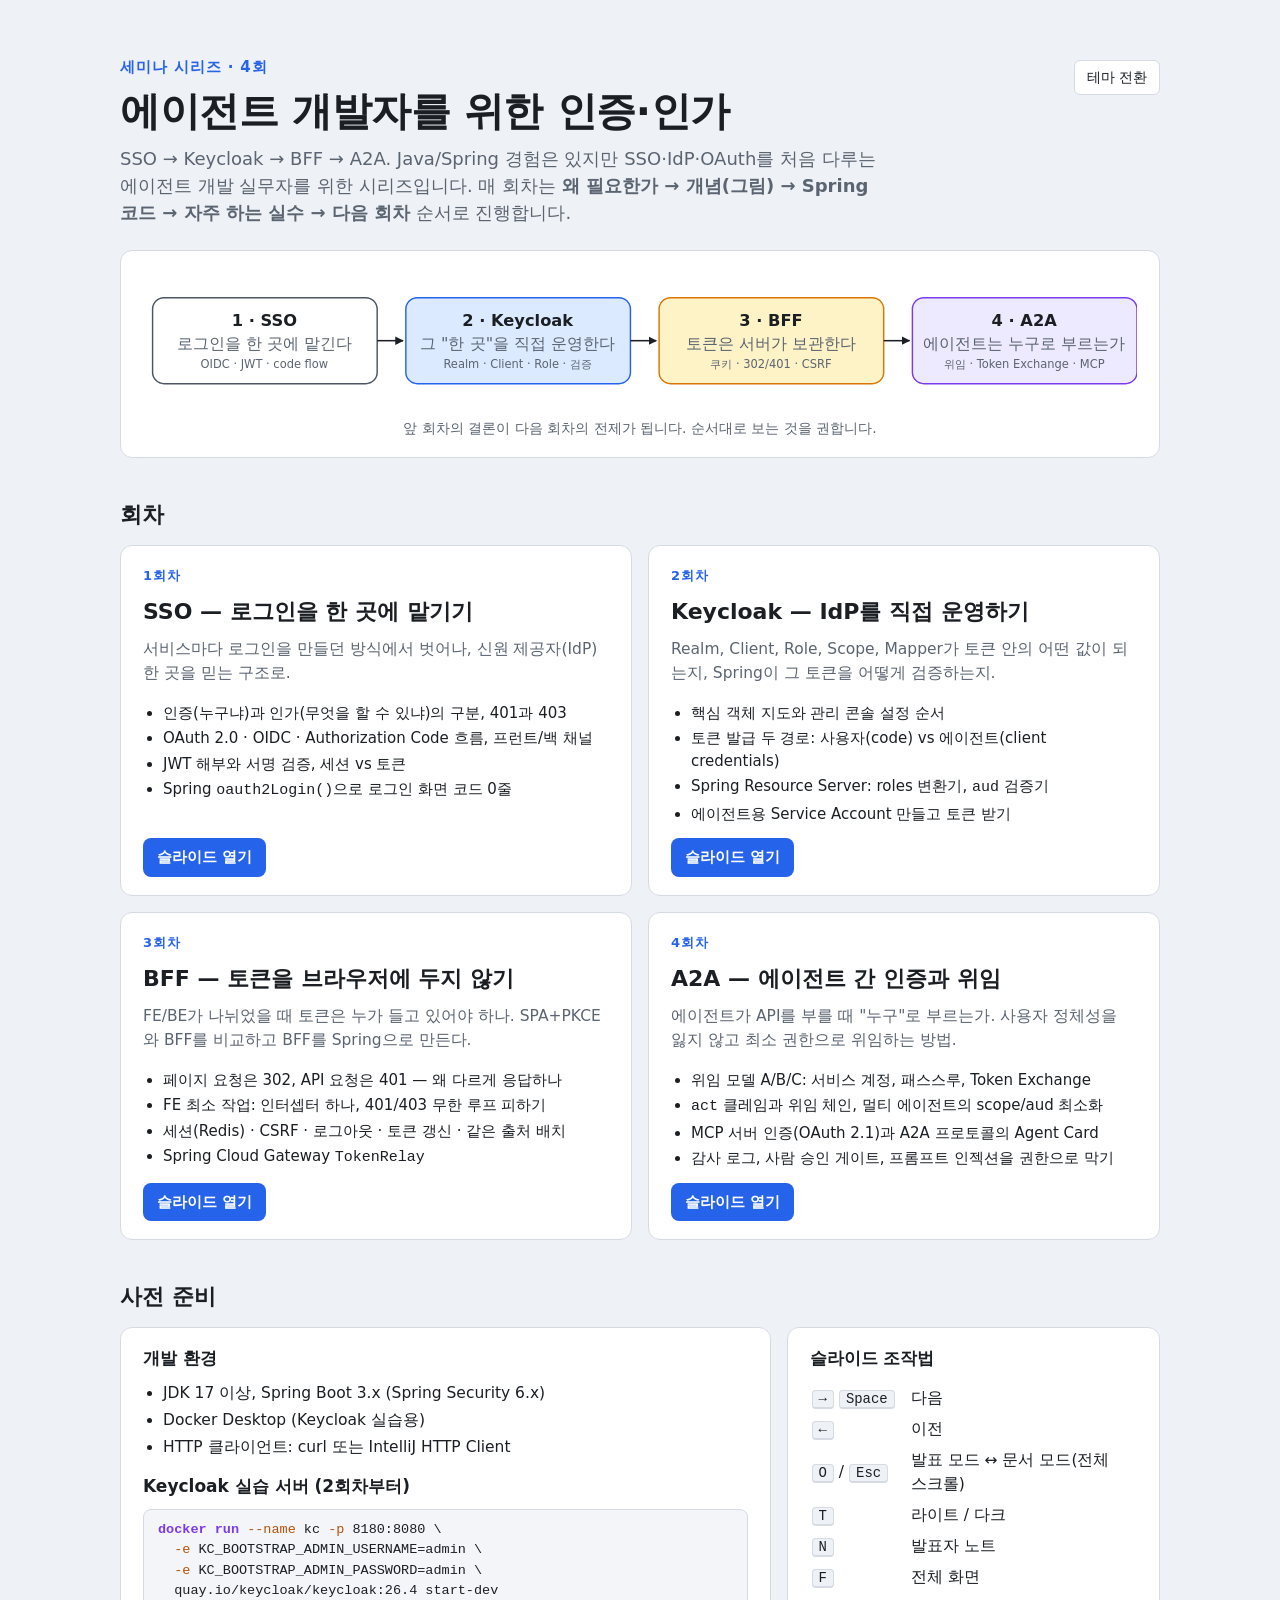
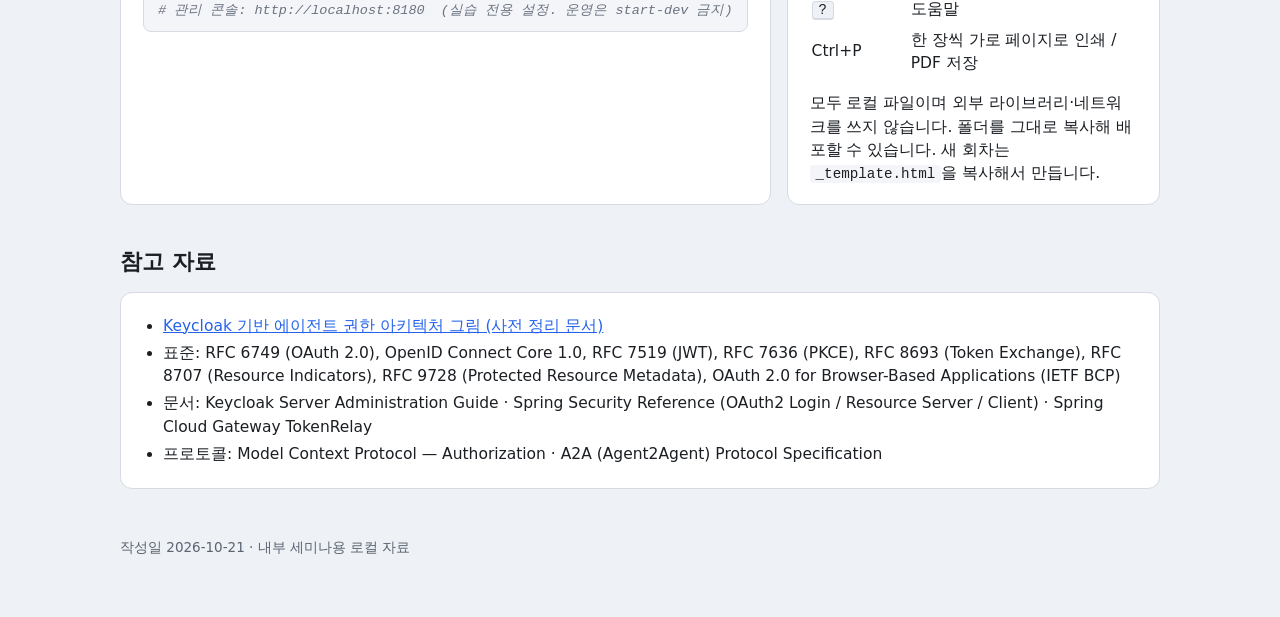
==== seminar/index.html @ ad1d8f22 "세미나 시리즈 추가: 에이전트 개발자를 위한 인증·인가 (SSO · Keycloak · BFF · A2A) - 4회차 HTML 슬라이드(발표/문서 모드, 라이트/다크, 인쇄, 발표" ====
<!doctype html>
<html lang="ko">
<head>
<meta charset="utf-8">
<meta name="viewport" content="width=device-width, initial-scale=1">
<title>인증·인가 세미나 시리즈</title>
<link rel="stylesheet" href="assets/slides.css">
<style>
  body { padding: 0 16px 64px; }
  .wrap { max-width: 1040px; margin: 0 auto; }
  header.hero { padding: 56px 0 24px; }
  header.hero .kicker { color: var(--accent); font-weight: 700; letter-spacing: .06em; font-size: 15px; }
  header.hero h1 { font-size: 40px; margin: 8px 0 10px; line-height: 1.2; letter-spacing: -.01em; }
  header.hero p { font-size: 18px; color: var(--muted); margin: 0; max-width: 760px; }
  .top { display: flex; justify-content: space-between; align-items: flex-start; gap: 16px; }
  .top button { background: var(--surface); color: var(--fg); border: 1px solid var(--line); border-radius: 6px; padding: 6px 12px; font: inherit; font-size: 14px; cursor: pointer; margin-top: 60px; white-space: nowrap; }
  h2 { font-size: 22px; margin: 40px 0 14px; }
  .grid { display: grid; grid-template-columns: repeat(2, 1fr); gap: 16px; }
  @media (max-width: 760px) { .grid { grid-template-columns: 1fr; } }
  .deckcard { background: var(--surface); border: 1px solid var(--line); border-radius: 12px; padding: 20px 22px 18px; display: flex; flex-direction: column; gap: 10px; }
  .deckcard .n { font-size: 13px; font-weight: 700; color: var(--accent); letter-spacing: .06em; }
  .deckcard h3 { margin: 0; font-size: 22px; }
  .deckcard .one { color: var(--muted); font-size: 15.5px; margin: 0; }
  .deckcard ul { margin: 4px 0 0; padding-left: 20px; font-size: 15px; }
  .deckcard li { margin: 3px 0; }
  .deckcard .open { margin-top: auto; align-self: flex-start; background: var(--accent); color: #fff; border-radius: 8px; padding: 8px 14px; text-decoration: none; font-weight: 600; font-size: 15px; }
  .flow { background: var(--surface); border: 1px solid var(--line); border-radius: 12px; padding: 18px 22px; margin: 0; }
  .flow svg { width: 100%; height: auto; display: block; color: var(--fg); }
  .flow figcaption { font-size: 14px; color: var(--muted); margin-top: 6px; text-align: center; }
  .two { display: grid; grid-template-columns: 1fr 1fr; gap: 16px; }
  @media (max-width: 760px) { .two { grid-template-columns: 1fr; } }
  .box { background: var(--surface); border: 1px solid var(--line); border-radius: 12px; padding: 18px 22px; font-size: 15.5px; }
  .box h3 { margin: 0 0 10px; font-size: 17px; }
  .box ul, .box ol { margin: 0; padding-left: 20px; }
  .box li { margin: 4px 0; }
  .box pre { background: var(--code-bg); border: 1px solid var(--line); border-radius: 8px; padding: 10px 14px; font-size: 13.5px; overflow-x: auto; margin: 10px 0 0; }
  .box code { font-family: var(--mono); }
  .box p code, .box li code { background: var(--code-bg); padding: 1px 6px; border-radius: 4px; font-size: .92em; }
  .keys td { padding: 3px 14px 3px 0; }
  .keys td:first-child { white-space: nowrap; }
  footer { margin-top: 48px; font-size: 13.5px; color: var(--muted); }
</style>
</head>
<body>
<div class="wrap">
  <div class="top">
    <header class="hero">
      <div class="kicker">세미나 시리즈 · 4회</div>
      <h1>에이전트 개발자를 위한 인증·인가</h1>
      <p>SSO → Keycloak → BFF → A2A. Java/Spring 경험은 있지만 SSO·IdP·OAuth를 처음 다루는 에이전트 개발 실무자를 위한 시리즈입니다. 매 회차는 <strong>왜 필요한가 → 개념(그림) → Spring 코드 → 자주 하는 실수 → 다음 회차</strong> 순서로 진행합니다.</p>
    </header>
    <button type="button" onclick="SeminarSlides.toggleTheme()">테마 전환</button>
  </div>

  <figure class="flow">
    <svg viewBox="0 0 1040 150" role="img" aria-label="네 회차의 흐름: SSO에서 로그인을 한 곳에 모으고, Keycloak으로 그 한 곳을 운영하고, BFF로 토큰을 서버에 두고, A2A로 에이전트 간 위임을 다룬다">
      <rect x="10" y="30" width="235" height="90" rx="12" class="svg-app"/>
      <text x="127" y="60" text-anchor="middle" class="svg-text b lg">1 · SSO</text>
      <text x="127" y="84" text-anchor="middle" class="svg-text small muted">로그인을 한 곳에 맡긴다</text>
      <text x="127" y="104" text-anchor="middle" class="svg-text xs muted">OIDC · JWT · code flow</text>

      <rect x="275" y="30" width="235" height="90" rx="12" class="svg-idp"/>
      <text x="392" y="60" text-anchor="middle" class="svg-text b lg">2 · Keycloak</text>
      <text x="392" y="84" text-anchor="middle" class="svg-text small muted">그 "한 곳"을 직접 운영한다</text>
      <text x="392" y="104" text-anchor="middle" class="svg-text xs muted">Realm · Client · Role · 검증</text>

      <rect x="540" y="30" width="235" height="90" rx="12" class="svg-token"/>
      <text x="657" y="60" text-anchor="middle" class="svg-text b lg">3 · BFF</text>
      <text x="657" y="84" text-anchor="middle" class="svg-text small muted">토큰은 서버가 보관한다</text>
      <text x="657" y="104" text-anchor="middle" class="svg-text xs muted">쿠키 · 302/401 · CSRF</text>

      <rect x="805" y="30" width="235" height="90" rx="12" class="svg-agent"/>
      <text x="922" y="60" text-anchor="middle" class="svg-text b lg">4 · A2A</text>
      <text x="922" y="84" text-anchor="middle" class="svg-text small muted">에이전트는 누구로 부르는가</text>
      <text x="922" y="104" text-anchor="middle" class="svg-text xs muted">위임 · Token Exchange · MCP</text>

      <path d="M245,75 L272,75" class="svg-line" marker-end="url(#arrow)"/>
      <path d="M510,75 L537,75" class="svg-line" marker-end="url(#arrow)"/>
      <path d="M775,75 L802,75" class="svg-line" marker-end="url(#arrow)"/>
    </svg>
    <figcaption>앞 회차의 결론이 다음 회차의 전제가 됩니다. 순서대로 보는 것을 권합니다.</figcaption>
  </figure>

  <h2>회차</h2>
  <div class="grid">
    <article class="deckcard">
      <div class="n">1회차</div>
      <h3>SSO — 로그인을 한 곳에 맡기기</h3>
      <p class="one">서비스마다 로그인을 만들던 방식에서 벗어나, 신원 제공자(IdP) 한 곳을 믿는 구조로.</p>
      <ul>
        <li>인증(누구냐)과 인가(무엇을 할 수 있냐)의 구분, 401과 403</li>
        <li>OAuth 2.0 · OIDC · Authorization Code 흐름, 프런트/백 채널</li>
        <li>JWT 해부와 서명 검증, 세션 vs 토큰</li>
        <li>Spring <code>oauth2Login()</code>으로 로그인 화면 코드 0줄</li>
      </ul>
      <a class="open" href="01_sso.html">슬라이드 열기</a>
    </article>

    <article class="deckcard">
      <div class="n">2회차</div>
      <h3>Keycloak — IdP를 직접 운영하기</h3>
      <p class="one">Realm, Client, Role, Scope, Mapper가 토큰 안의 어떤 값이 되는지, Spring이 그 토큰을 어떻게 검증하는지.</p>
      <ul>
        <li>핵심 객체 지도와 관리 콘솔 설정 순서</li>
        <li>토큰 발급 두 경로: 사용자(code) vs 에이전트(client credentials)</li>
        <li>Spring Resource Server: roles 변환기, <code>aud</code> 검증기</li>
        <li>에이전트용 Service Account 만들고 토큰 받기</li>
      </ul>
      <a class="open" href="02_keycloak.html">슬라이드 열기</a>
    </article>

    <article class="deckcard">
      <div class="n">3회차</div>
      <h3>BFF — 토큰을 브라우저에 두지 않기</h3>
      <p class="one">FE/BE가 나뉘었을 때 토큰은 누가 들고 있어야 하나. SPA+PKCE와 BFF를 비교하고 BFF를 Spring으로 만든다.</p>
      <ul>
        <li>페이지 요청은 302, API 요청은 401 — 왜 다르게 응답하나</li>
        <li>FE 최소 작업: 인터셉터 하나, 401/403 무한 루프 피하기</li>
        <li>세션(Redis) · CSRF · 로그아웃 · 토큰 갱신 · 같은 출처 배치</li>
        <li>Spring Cloud Gateway <code>TokenRelay</code></li>
      </ul>
      <a class="open" href="03_bff.html">슬라이드 열기</a>
    </article>

    <article class="deckcard">
      <div class="n">4회차</div>
      <h3>A2A — 에이전트 간 인증과 위임</h3>
      <p class="one">에이전트가 API를 부를 때 "누구"로 부르는가. 사용자 정체성을 잃지 않고 최소 권한으로 위임하는 방법.</p>
      <ul>
        <li>위임 모델 A/B/C: 서비스 계정, 패스스루, Token Exchange</li>
        <li><code>act</code> 클레임과 위임 체인, 멀티 에이전트의 scope/aud 최소화</li>
        <li>MCP 서버 인증(OAuth 2.1)과 A2A 프로토콜의 Agent Card</li>
        <li>감사 로그, 사람 승인 게이트, 프롬프트 인젝션을 권한으로 막기</li>
      </ul>
      <a class="open" href="04_a2a.html">슬라이드 열기</a>
    </article>
  </div>

  <h2>사전 준비</h2>
  <div class="two">
    <div class="box">
      <h3>개발 환경</h3>
      <ul>
        <li>JDK 17 이상, Spring Boot 3.x (Spring Security 6.x)</li>
        <li>Docker Desktop (Keycloak 실습용)</li>
        <li>HTTP 클라이언트: curl 또는 IntelliJ HTTP Client</li>
      </ul>
      <h3 style="margin-top:14px">Keycloak 실습 서버 (2회차부터)</h3>
<pre><code class="lang-bash">docker run --name kc -p 8180:8080 \
  -e KC_BOOTSTRAP_ADMIN_USERNAME=admin \
  -e KC_BOOTSTRAP_ADMIN_PASSWORD=admin \
  quay.io/keycloak/keycloak:26.4 start-dev
# 관리 콘솔: http://localhost:8180  (실습 전용 설정. 운영은 start-dev 금지)</code></pre>
    </div>
    <div class="box">
      <h3>슬라이드 조작법</h3>
      <table class="keys">
        <tr><td><kbd>→</kbd> <kbd>Space</kbd></td><td>다음</td></tr>
        <tr><td><kbd>←</kbd></td><td>이전</td></tr>
        <tr><td><kbd>O</kbd> / <kbd>Esc</kbd></td><td>발표 모드 ↔ 문서 모드(전체 스크롤)</td></tr>
        <tr><td><kbd>T</kbd></td><td>라이트 / 다크</td></tr>
        <tr><td><kbd>N</kbd></td><td>발표자 노트</td></tr>
        <tr><td><kbd>F</kbd></td><td>전체 화면</td></tr>
        <tr><td><kbd>?</kbd></td><td>도움말</td></tr>
        <tr><td>Ctrl+P</td><td>한 장씩 가로 페이지로 인쇄 / PDF 저장</td></tr>
      </table>
      <p style="margin:12px 0 0">모두 로컬 파일이며 외부 라이브러리·네트워크를 쓰지 않습니다. 폴더를 그대로 복사해 배포할 수 있습니다. 새 회차는 <code>_template.html</code>을 복사해서 만듭니다.</p>
    </div>
  </div>

  <h2>참고 자료</h2>
  <div class="box">
    <ul>
      <li><a href="reference/keycloak_agent_auth.html">Keycloak 기반 에이전트 권한 아키텍처 그림 (사전 정리 문서)</a></li>
      <li>표준: RFC 6749 (OAuth 2.0), OpenID Connect Core 1.0, RFC 7519 (JWT), RFC 7636 (PKCE), RFC 8693 (Token Exchange), RFC 8707 (Resource Indicators), RFC 9728 (Protected Resource Metadata), OAuth 2.0 for Browser-Based Applications (IETF BCP)</li>
      <li>문서: Keycloak Server Administration Guide · Spring Security Reference (OAuth2 Login / Resource Server / Client) · Spring Cloud Gateway TokenRelay</li>
      <li>프로토콜: Model Context Protocol — Authorization · A2A (Agent2Agent) Protocol Specification</li>
    </ul>
  </div>

  <footer>작성일 2026-10-21 · 내부 세미나용 로컬 자료</footer>
</div>
<script src="assets/slides.js"></script>
</body>
</html>
---- seminar/assets/slides.css ----
/* =====================================================================
   에이전트 개발자를 위한 인증·인가 세미나 — 공통 슬라이드 스타일
   슬라이드 설계 크기: 1280 × 720 (JS가 --scale 로 화면에 맞춤)
   ===================================================================== */

:root {
  --bg: #eef1f5;
  --surface: #ffffff;
  --fg: #1b1f24;
  --muted: #5b6471;
  --line: #d6dbe3;
  --accent: #2563eb;
  --accent-soft: #dbeafe;

  /* 다이어그램 의미 색 (전 회차 공통) */
  --idp-fill: #dbeafe;   --idp-stroke: #2563eb;   /* Keycloak / IdP */
  --token-fill: #fef3c7; --token-stroke: #d97706; /* 토큰(JWT), 토큰 내용 */
  --app-fill: #ffffff;   --app-stroke: #4b5563;   /* 앱, API, 서버 */
  --agent-fill: #ede9fe; --agent-stroke: #7c3aed; /* 에이전트 */
  --ok: #16a34a; --bad: #dc2626; --warn: #d97706;
  --ok-soft: #dcfce7; --bad-soft: #fee2e2; --warn-soft: #fef3c7;

  --code-bg: #f3f5f8; --code-fg: #1b1f24;
  --code-kw: #7c3aed; --code-str: #15803d; --code-cm: #6b7280;
  --code-ann: #b45309; --code-num: #0e7490; --code-key: #1d4ed8;

  --sans: "Pretendard", "Pretendard Variable", "Malgun Gothic", "맑은 고딕",
          "Apple SD Gothic Neo", "Segoe UI", system-ui, sans-serif;
  --mono: "Cascadia Code", "D2Coding", "JetBrains Mono", Consolas, "Courier New", monospace;
  --scale: 1;
  color-scheme: light;
}

@media (prefers-color-scheme: dark) {
  :root:not([data-theme="light"]) {
    --bg: #0d1117; --surface: #161b22; --fg: #e6edf3; --muted: #9aa4b2; --line: #30363d;
    --accent: #60a5fa; --accent-soft: #1e3a5f;
    --idp-fill: #1e3a5f; --idp-stroke: #60a5fa;
    --token-fill: #4a3608; --token-stroke: #fbbf24;
    --app-fill: #1f2937; --app-stroke: #9ca3af;
    --agent-fill: #3b2a63; --agent-stroke: #a78bfa;
    --ok: #4ade80; --bad: #f87171; --warn: #fbbf24;
    --ok-soft: #14321f; --bad-soft: #3b1414; --warn-soft: #3b2a08;
    --code-bg: #0b1220; --code-fg: #e2e8f0;
    --code-kw: #c4b5fd; --code-str: #86efac; --code-cm: #8b949e;
    --code-ann: #fcd34d; --code-num: #67e8f9; --code-key: #93c5fd;
    color-scheme: dark;
  }
}
:root[data-theme="dark"] {
  --bg: #0d1117; --surface: #161b22; --fg: #e6edf3; --muted: #9aa4b2; --line: #30363d;
  --accent: #60a5fa; --accent-soft: #1e3a5f;
  --idp-fill: #1e3a5f; --idp-stroke: #60a5fa;
  --token-fill: #4a3608; --token-stroke: #fbbf24;
  --app-fill: #1f2937; --app-stroke: #9ca3af;
  --agent-fill: #3b2a63; --agent-stroke: #a78bfa;
  --ok: #4ade80; --bad: #f87171; --warn: #fbbf24;
  --ok-soft: #14321f; --bad-soft: #3b1414; --warn-soft: #3b2a08;
  --code-bg: #0b1220; --code-fg: #e2e8f0;
  --code-kw: #c4b5fd; --code-str: #86efac; --code-cm: #8b949e;
  --code-ann: #fcd34d; --code-num: #67e8f9; --code-key: #93c5fd;
  color-scheme: dark;
}

/* ---------- 기본 ---------- */
* { box-sizing: border-box; }
html, body { margin: 0; min-height: 100%; }
body {
  background: var(--bg);
  color: var(--fg);
  font-family: var(--sans);
  line-height: 1.5;
  -webkit-font-smoothing: antialiased;
}
a { color: var(--accent); }
kbd {
  font-family: var(--mono);
  background: var(--bg);
  border: 1px solid var(--line);
  border-bottom-width: 2px;
  border-radius: 4px;
  padding: 0 6px;
  font-size: .9em;
}

/* ---------- 덱 / 모드 ---------- */
.deck { position: relative; }
.slide-wrap {
  width: calc(1280px * var(--scale));
  height: calc(720px * var(--scale));
  position: relative;
  flex: none;
}
.slide {
  width: 1280px;
  height: 720px;
  transform: scale(var(--scale));
  transform-origin: top left;
  background: var(--surface);
  position: relative;
  overflow: hidden;
  padding: 48px 72px 64px;
  border: 1px solid var(--line);
  border-radius: 8px;
  box-shadow: 0 2px 12px rgba(0, 0, 0, .06);
}

/* 발표 모드: 한 장씩, 화면 중앙 */
body.mode-present { overflow: hidden; height: 100vh; }
body.mode-present .deck { height: 100vh; }
body.mode-present .slide-wrap {
  display: none;
  position: absolute;
  left: 50%; top: 50%;
  transform: translate(-50%, -50%);
}
body.mode-present .slide-wrap.active { display: block; }

/* 문서 모드: 전체를 세로로 */
body.mode-doc .deck {
  padding: 64px 16px 48px;
  display: flex;
  flex-direction: column;
  align-items: center;
  gap: 24px;
}
body.mode-doc .hud .present-only { display: none; }

/* ---------- 슬라이드 타이포 ---------- */
.slide h1 { font-size: 44px; line-height: 1.2; margin: 0 0 16px; font-weight: 800; letter-spacing: -.01em; }
.slide h2 {
  font-size: 32px; line-height: 1.25; margin: 0 0 22px; font-weight: 700;
  padding-left: 18px; border-left: 6px solid var(--accent);
}
.slide h3 { font-size: 22px; margin: 0 0 10px; font-weight: 700; }
.slide p, .slide li { font-size: 21px; }
.slide p { margin: 0 0 12px; }
.slide ul, .slide ol { margin: 0 0 12px; padding-left: 28px; }
.slide li { margin: 6px 0; }
.slide li::marker { color: var(--accent); }
.slide li > ul { margin-top: 2px; }
.slide li > ul > li { font-size: 18px; margin: 2px 0; color: var(--muted); }
.lead { font-size: 24px; color: var(--muted); }
.muted { color: var(--muted); }
.small { font-size: 17px !important; }
.center { text-align: center; }
.mt { margin-top: 20px; }
.hl { color: var(--accent); font-weight: 700; }
.slide strong { font-weight: 700; }

/* ---------- 레이아웃 도우미 ---------- */
.cols { display: grid; grid-template-columns: 1fr 1fr; gap: 32px; align-items: start; }
.cols > * { min-width: 0; } /* 긴 코드 줄이 열을 밀어 슬라이드 밖으로 나가지 않게 */
.cols.c-3 { grid-template-columns: repeat(3, 1fr); }
.cols.w-2-1 { grid-template-columns: 2fr 1fr; }
.cols.w-1-2 { grid-template-columns: 1fr 2fr; }
.cols.w-3-2 { grid-template-columns: 3fr 2fr; }
.cols.w-2-3 { grid-template-columns: 2fr 3fr; }
.cols.middle { align-items: center; }
.stack { display: flex; flex-direction: column; gap: 14px; }
.row { display: flex; gap: 16px; align-items: stretch; }
.row > * { flex: 1; }

.card {
  background: var(--bg);
  border: 1px solid var(--line);
  border-radius: 10px;
  padding: 14px 20px;
}
.card h3 { font-size: 20px; margin-bottom: 6px; }
.card p, .card li { font-size: 18px; }
.card p:last-child, .card ul:last-child { margin-bottom: 0; }
.card.note { border-left: 5px solid var(--accent); }
.card.warn { border-left: 5px solid var(--warn); background: var(--warn-soft); }
.card.bad  { border-left: 5px solid var(--bad);  background: var(--bad-soft); }
.card.ok   { border-left: 5px solid var(--ok);   background: var(--ok-soft); }
.card.flat { background: var(--surface); }
.card.big p { font-size: 22px; }

.tag {
  display: inline-block; font-size: 14px; line-height: 1.4;
  padding: 2px 10px; border-radius: 999px;
  background: var(--accent-soft); color: var(--accent); font-weight: 600; vertical-align: middle;
}
.tag.token { background: var(--token-fill); color: var(--token-stroke); }
.tag.agent { background: var(--agent-fill); color: var(--agent-stroke); }
.tag.ok    { background: var(--ok-soft); color: var(--ok); }
.tag.bad   { background: var(--bad-soft); color: var(--bad); }
.tag.neutral { background: var(--bg); color: var(--muted); border: 1px solid var(--line); }

.steps { list-style: none; padding: 0; margin: 0; counter-reset: s; }
.steps li { counter-increment: s; position: relative; padding-left: 48px; margin: 10px 0; font-size: 20px; }
.steps li::before {
  content: counter(s);
  position: absolute; left: 0; top: 1px;
  width: 32px; height: 32px; border-radius: 50%;
  background: var(--accent); color: #fff; font-weight: 700; font-size: 17px;
  display: grid; place-items: center;
}
.steps.compact li { font-size: 18px; margin: 6px 0; padding-left: 42px; }
.steps.compact li::before { width: 28px; height: 28px; font-size: 15px; }

.checklist { list-style: none; padding: 0; }
.checklist li { padding-left: 34px; position: relative; }
.checklist li::before { content: "✓"; position: absolute; left: 0; color: var(--ok); font-weight: 800; }
.xlist { list-style: none; padding: 0; }
.xlist li { padding-left: 34px; position: relative; }
.xlist li::before { content: "✕"; position: absolute; left: 0; color: var(--bad); font-weight: 800; }

/* ---------- 표 ---------- */
.slide table { border-collapse: collapse; width: 100%; font-size: 19px; }
.slide th, .slide td { border: 1px solid var(--line); padding: 8px 14px; text-align: left; vertical-align: top; }
.slide th { background: var(--bg); font-weight: 700; }
.slide table.compact { font-size: 17px; }
.slide table.compact th, .slide table.compact td { padding: 6px 10px; }
.slide td.ok { color: var(--ok); font-weight: 700; }
.slide td.bad { color: var(--bad); font-weight: 700; }

/* ---------- 코드 ---------- */
.slide pre {
  margin: 0;
  background: var(--code-bg); color: var(--code-fg);
  border: 1px solid var(--line); border-radius: 8px;
  padding: 14px 18px;
  font-size: 16.5px; line-height: 1.45;
  overflow: hidden;
  tab-size: 4;
}
.slide pre.small { font-size: 14.5px !important; line-height: 1.4; padding: 10px 14px; }
.slide code { font-family: var(--mono); }
.slide p code, .slide li code, .slide td code, .slide th code, .slide figcaption code {
  background: var(--code-bg); padding: 1px 6px; border-radius: 4px; font-size: .9em;
}
.code-title { font-size: 14px; color: var(--muted); margin: 0 0 4px; font-family: var(--mono); }
.tok-kw  { color: var(--code-kw); font-weight: 600; }
.tok-str { color: var(--code-str); }
.tok-cm  { color: var(--code-cm); font-style: italic; }
.tok-ann { color: var(--code-ann); }
.tok-num { color: var(--code-num); }
.tok-key { color: var(--code-key); }

/* ---------- 그림 ---------- */
figure.diagram { margin: 0; text-align: center; }
figure.diagram svg {
  width: 100%; height: auto; max-height: 500px;
  display: block; margin: 0 auto; color: var(--fg);
  font-family: var(--sans);
}
figure.diagram.tall svg { max-height: 560px; }
figure.diagram figcaption { font-size: 16px; color: var(--muted); margin-top: 8px; }

.legend { display: flex; flex-wrap: wrap; gap: 6px 18px; font-size: 15px; color: var(--muted); margin: 0 0 8px; }
.legend i { display: inline-block; width: 18px; height: 13px; border: 1.5px solid; border-radius: 3px; margin-right: 6px; vertical-align: -2px; }
.legend .idp   i { background: var(--idp-fill);   border-color: var(--idp-stroke); }
.legend .token i { background: var(--token-fill); border-color: var(--token-stroke); }
.legend .app   i { background: var(--app-fill);   border-color: var(--app-stroke); }
.legend .agent i { background: var(--agent-fill); border-color: var(--agent-stroke); }
.legend .bad   i { background: transparent; border-color: var(--bad); border-style: dashed; }

/* SVG 공통 클래스: 모든 회차가 같은 색 체계를 쓴다 */
.svg-idp   { fill: var(--idp-fill);   stroke: var(--idp-stroke);   stroke-width: 1.5; }
.svg-token { fill: var(--token-fill); stroke: var(--token-stroke); stroke-width: 1.5; }
.svg-app   { fill: var(--app-fill);   stroke: var(--app-stroke);   stroke-width: 1.5; }
.svg-agent { fill: var(--agent-fill); stroke: var(--agent-stroke); stroke-width: 1.5; }
.svg-user  { fill: var(--surface);    stroke: currentColor;        stroke-width: 1.5; }
.svg-ghost { fill: none; stroke: var(--line); stroke-width: 1.5; stroke-dasharray: 6 5; }
.svg-bad-box { fill: var(--bad-soft); stroke: var(--bad); stroke-width: 1.5; }
.svg-ok-box  { fill: var(--ok-soft);  stroke: var(--ok);  stroke-width: 1.5; }
.svg-group { fill: var(--bg); stroke: var(--line); stroke-width: 1.5; }

.svg-line { stroke: currentColor; stroke-width: 1.6; fill: none; }
.svg-line.dashed { stroke-dasharray: 6 5; }
.svg-line.thick { stroke-width: 2.4; }
.svg-line.bad { stroke: var(--bad); }
.svg-line.ok { stroke: var(--ok); }
.svg-line.muted { stroke: var(--muted); }
.svg-line.idp { stroke: var(--idp-stroke); }
.svg-line.token { stroke: var(--token-stroke); }
.svg-line.agent { stroke: var(--agent-stroke); }
.svg-lifeline { stroke: var(--line); stroke-width: 1.5; stroke-dasharray: 4 4; fill: none; }

.svg-text { fill: currentColor; font-size: 15px; font-family: var(--sans); }
.svg-text.b { font-weight: 700; }
.svg-text.small { font-size: 13px; }
.svg-text.xs { font-size: 12px; }
.svg-text.lg { font-size: 17px; }
.svg-text.muted { fill: var(--muted); }
.svg-text.bad { fill: var(--bad); }
.svg-text.ok { fill: var(--ok); }
.svg-text.idp { fill: var(--idp-stroke); }
.svg-text.token { fill: var(--token-stroke); }
.svg-text.agent { fill: var(--agent-stroke); }
.svg-text.mono { font-family: var(--mono); font-size: 13px; }
.svg-text.mono.xs { font-size: 11.5px; }
.svg-num {
  fill: var(--accent); font-size: 16px; font-weight: 800; font-family: var(--sans);
}
.svg-num-bg { fill: var(--surface); stroke: var(--accent); stroke-width: 1.5; }

/* 공유 화살촉 (slides.js 가 body 앞에 <svg class="svg-defs"> 로 삽입) */
.svg-defs { position: absolute; width: 0; height: 0; overflow: hidden; }
#arrow path       { fill: currentColor; }
#arrow-bad path   { fill: var(--bad); }
#arrow-ok path    { fill: var(--ok); }
#arrow-muted path { fill: var(--muted); }
#arrow-idp path   { fill: var(--idp-stroke); }
#arrow-token path { fill: var(--token-stroke); }
#arrow-agent path { fill: var(--agent-stroke); }

/* ---------- 특수 슬라이드 ---------- */
.slide.title {
  display: flex; flex-direction: column; justify-content: center;
  background: linear-gradient(135deg, var(--surface) 40%, var(--accent-soft));
}
.slide.title .kicker { font-size: 19px; color: var(--accent); font-weight: 700; letter-spacing: .06em; margin-bottom: 14px; }
.slide.title h1 { font-size: 58px; margin-bottom: 18px; }
.slide.title .sub { font-size: 27px; color: var(--muted); margin-bottom: 36px; }
.slide.title .meta { font-size: 17px; color: var(--muted); }

.slide.section { display: flex; flex-direction: column; justify-content: center; }
.slide.section .num { font-size: 110px; font-weight: 800; color: var(--accent-soft); line-height: 1; margin-bottom: -10px; }
.slide.section h2 { border: none; padding: 0; font-size: 50px; margin-bottom: 10px; }
.slide.section p { font-size: 24px; color: var(--muted); }

.slide .foot {
  position: absolute; left: 72px; right: 72px; bottom: 20px;
  display: flex; justify-content: space-between;
  font-size: 14px; color: var(--muted);
}

/* ---------- HUD / 내비게이션 ---------- */
.hud {
  position: fixed; top: 12px; right: 12px; z-index: 10;
  display: flex; gap: 6px; align-items: center; font-size: 14px;
}
.hud button, .hud a {
  background: var(--surface); color: var(--fg);
  border: 1px solid var(--line); border-radius: 6px;
  padding: 6px 10px; cursor: pointer; font: inherit; font-size: 14px; text-decoration: none;
}
.hud button:hover, .hud a:hover { border-color: var(--accent); }
.hud .counter { padding: 6px 8px; color: var(--muted); font-variant-numeric: tabular-nums; }
.progress {
  position: fixed; left: 0; bottom: 0; height: 4px; width: 0;
  background: var(--accent); z-index: 10; transition: width .2s;
}
body.mode-doc .progress { display: none; }

aside.notes { display: none; }
.notes-panel {
  position: fixed; left: 0; right: 0; bottom: 0; z-index: 9;
  max-height: 32vh; overflow: auto;
  background: var(--surface); border-top: 2px solid var(--accent);
  padding: 12px 24px; font-size: 16px; display: none;
}
.notes-panel strong { color: var(--accent); }
body.show-notes .notes-panel { display: block; }

.help {
  position: fixed; inset: 0; background: rgba(0, 0, 0, .55);
  display: none; place-items: center; z-index: 20;
}
.help.open { display: grid; }
.help .box {
  background: var(--surface); color: var(--fg);
  padding: 24px 32px; border-radius: 12px; max-width: 560px; font-size: 16px;
}
.help .box h3 { margin: 0 0 12px; }
.help .box table { border-collapse: collapse; }
.help .box td { padding: 4px 14px 4px 0; }

.check-banner {
  position: fixed; left: 0; right: 0; top: 0; z-index: 30;
  background: var(--bad); color: #fff; padding: 8px 16px; font-size: 16px;
  font-family: var(--mono);
}
.check-banner.ok { background: var(--ok); }
.slide-wrap.overflow .slide { outline: 4px solid var(--bad); }

/* ---------- 인쇄 ---------- */
@media print {
  @page { size: 338.7mm 190.5mm; margin: 0; }
  :root { --scale: 1 !important; }
  body { background: #fff; }
  .hud, .progress, .notes-panel, .help, .check-banner { display: none !important; }
  body.mode-present { overflow: visible; height: auto; }
  body.mode-present .deck { height: auto; }
  body.mode-present .slide-wrap { display: block; position: static; transform: none; }
  .deck { display: block !important; padding: 0 !important; }
  .slide-wrap { break-after: page; page-break-after: always; margin: 0; }
  .slide { border: none; border-radius: 0; box-shadow: none; }
}
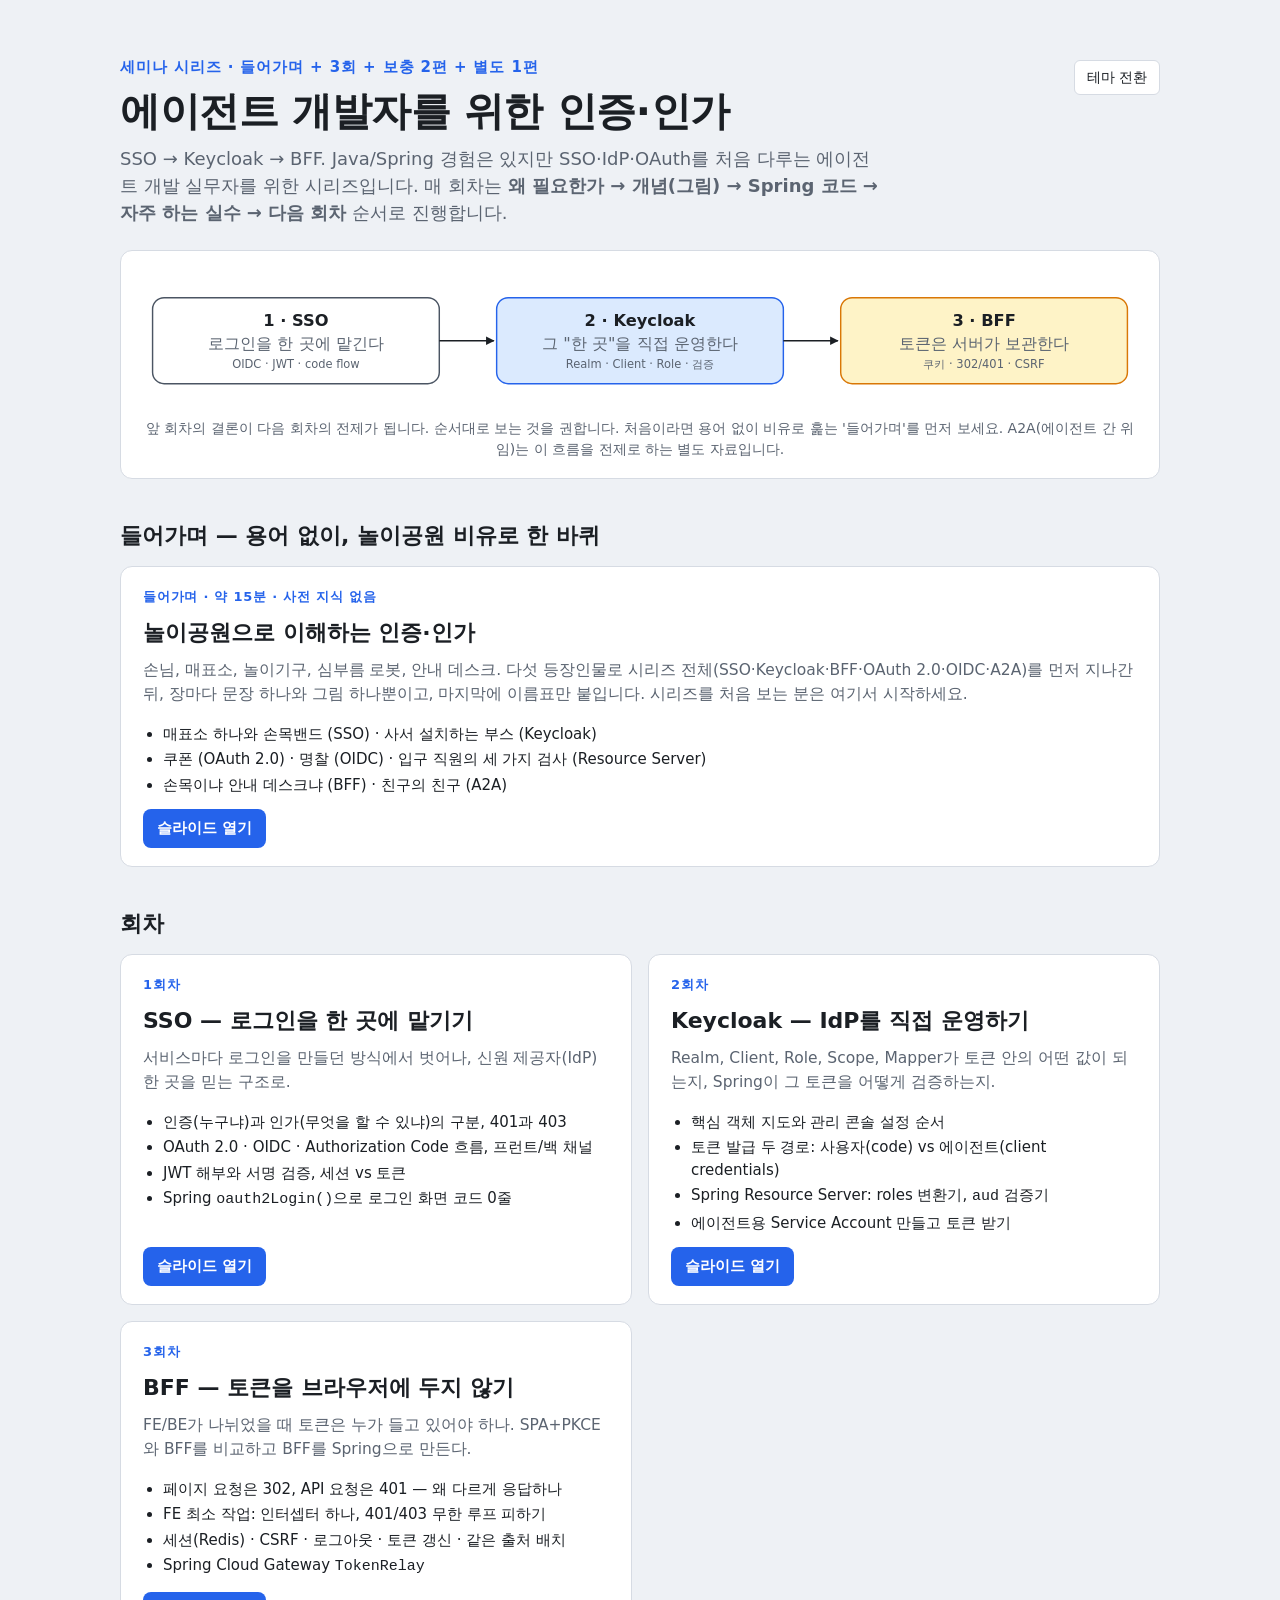
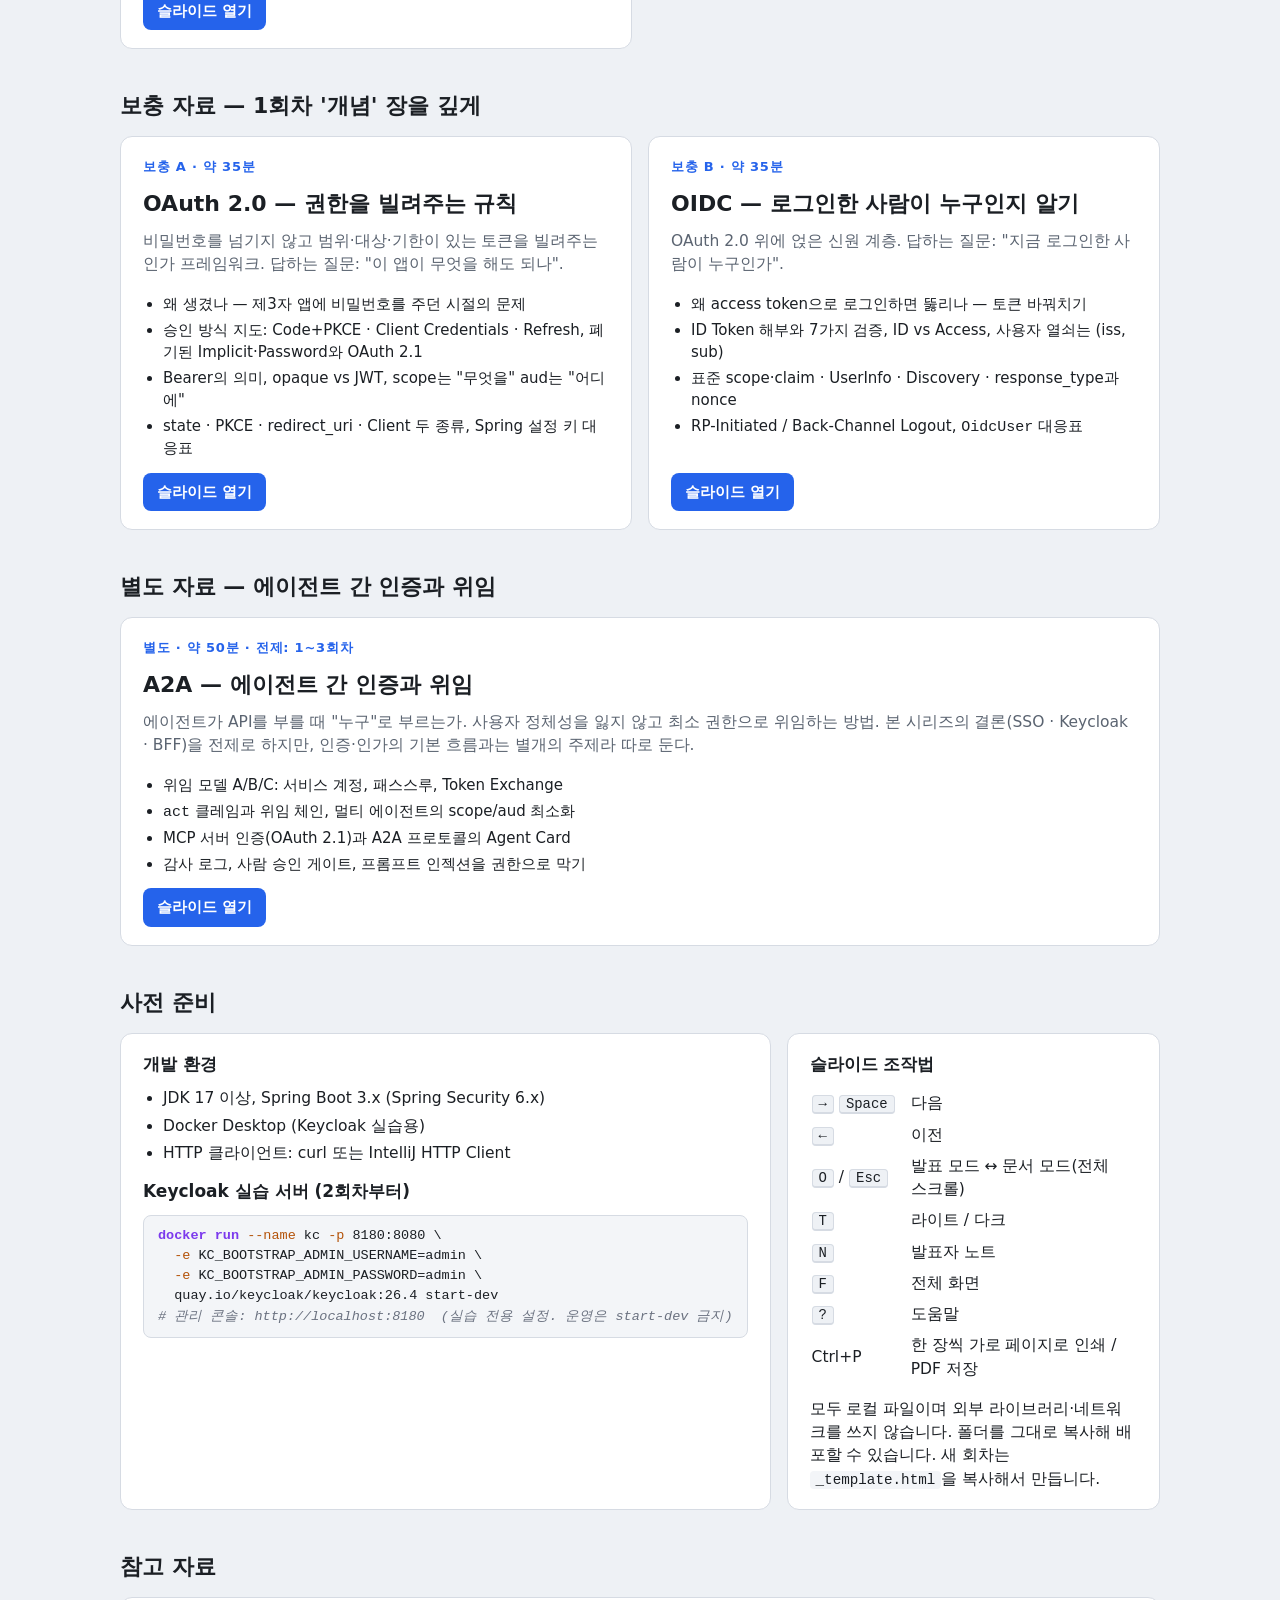
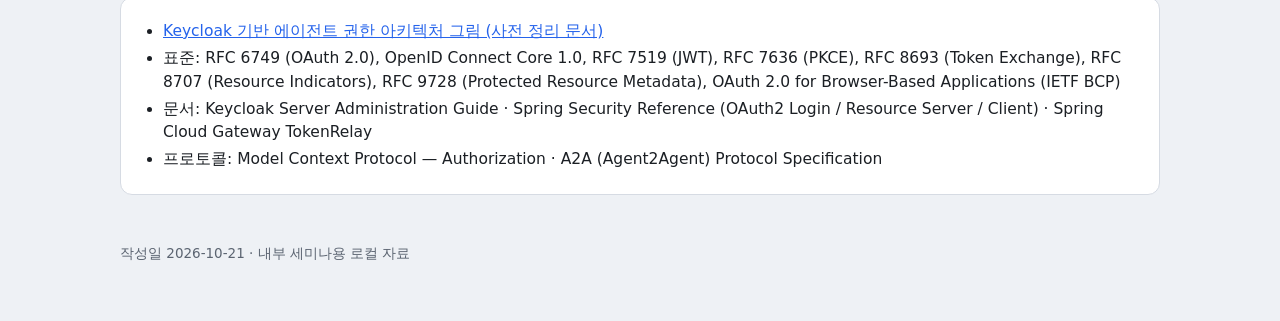
==== commit 7c8038b6: "들어가며(놀이공원 비유) 추가, A2A 분리, OAuth 2.0·OIDC 보충 자료" ====
--- a/seminar/index.html
+++ b/seminar/index.html
@@ -45,41 +45,50 @@
 <div class="wrap">
   <div class="top">
     <header class="hero">
-      <div class="kicker">세미나 시리즈 · 4회</div>
+      <div class="kicker">세미나 시리즈 · 들어가며 + 3회 + 보충 2편 + 별도 1편</div>
       <h1>에이전트 개발자를 위한 인증·인가</h1>
-      <p>SSO → Keycloak → BFF → A2A. Java/Spring 경험은 있지만 SSO·IdP·OAuth를 처음 다루는 에이전트 개발 실무자를 위한 시리즈입니다. 매 회차는 <strong>왜 필요한가 → 개념(그림) → Spring 코드 → 자주 하는 실수 → 다음 회차</strong> 순서로 진행합니다.</p>
+      <p>SSO → Keycloak → BFF. Java/Spring 경험은 있지만 SSO·IdP·OAuth를 처음 다루는 에이전트 개발 실무자를 위한 시리즈입니다. 매 회차는 <strong>왜 필요한가 → 개념(그림) → Spring 코드 → 자주 하는 실수 → 다음 회차</strong> 순서로 진행합니다.</p>
     </header>
     <button type="button" onclick="SeminarSlides.toggleTheme()">테마 전환</button>
   </div>
 
   <figure class="flow">
-    <svg viewBox="0 0 1040 150" role="img" aria-label="네 회차의 흐름: SSO에서 로그인을 한 곳에 모으고, Keycloak으로 그 한 곳을 운영하고, BFF로 토큰을 서버에 두고, A2A로 에이전트 간 위임을 다룬다">
-      <rect x="10" y="30" width="235" height="90" rx="12" class="svg-app"/>
-      <text x="127" y="60" text-anchor="middle" class="svg-text b lg">1 · SSO</text>
-      <text x="127" y="84" text-anchor="middle" class="svg-text small muted">로그인을 한 곳에 맡긴다</text>
-      <text x="127" y="104" text-anchor="middle" class="svg-text xs muted">OIDC · JWT · code flow</text>
-
-      <rect x="275" y="30" width="235" height="90" rx="12" class="svg-idp"/>
-      <text x="392" y="60" text-anchor="middle" class="svg-text b lg">2 · Keycloak</text>
-      <text x="392" y="84" text-anchor="middle" class="svg-text small muted">그 "한 곳"을 직접 운영한다</text>
-      <text x="392" y="104" text-anchor="middle" class="svg-text xs muted">Realm · Client · Role · 검증</text>
-
-      <rect x="540" y="30" width="235" height="90" rx="12" class="svg-token"/>
-      <text x="657" y="60" text-anchor="middle" class="svg-text b lg">3 · BFF</text>
-      <text x="657" y="84" text-anchor="middle" class="svg-text small muted">토큰은 서버가 보관한다</text>
-      <text x="657" y="104" text-anchor="middle" class="svg-text xs muted">쿠키 · 302/401 · CSRF</text>
-
-      <rect x="805" y="30" width="235" height="90" rx="12" class="svg-agent"/>
-      <text x="922" y="60" text-anchor="middle" class="svg-text b lg">4 · A2A</text>
-      <text x="922" y="84" text-anchor="middle" class="svg-text small muted">에이전트는 누구로 부르는가</text>
-      <text x="922" y="104" text-anchor="middle" class="svg-text xs muted">위임 · Token Exchange · MCP</text>
-
-      <path d="M245,75 L272,75" class="svg-line" marker-end="url(#arrow)"/>
-      <path d="M510,75 L537,75" class="svg-line" marker-end="url(#arrow)"/>
-      <path d="M775,75 L802,75" class="svg-line" marker-end="url(#arrow)"/>
+    <svg viewBox="0 0 1040 150" role="img" aria-label="세 회차의 흐름: SSO에서 로그인을 한 곳에 모으고, Keycloak으로 그 한 곳을 운영하고, BFF로 토큰을 서버에 둔다">
+      <rect x="10" y="30" width="300" height="90" rx="12" class="svg-app"/>
+      <text x="160" y="60" text-anchor="middle" class="svg-text b lg">1 · SSO</text>
+      <text x="160" y="84" text-anchor="middle" class="svg-text small muted">로그인을 한 곳에 맡긴다</text>
+      <text x="160" y="104" text-anchor="middle" class="svg-text xs muted">OIDC · JWT · code flow</text>
+
+      <rect x="370" y="30" width="300" height="90" rx="12" class="svg-idp"/>
+      <text x="520" y="60" text-anchor="middle" class="svg-text b lg">2 · Keycloak</text>
+      <text x="520" y="84" text-anchor="middle" class="svg-text small muted">그 "한 곳"을 직접 운영한다</text>
+      <text x="520" y="104" text-anchor="middle" class="svg-text xs muted">Realm · Client · Role · 검증</text>
+
+      <rect x="730" y="30" width="300" height="90" rx="12" class="svg-token"/>
+      <text x="880" y="60" text-anchor="middle" class="svg-text b lg">3 · BFF</text>
+      <text x="880" y="84" text-anchor="middle" class="svg-text small muted">토큰은 서버가 보관한다</text>
+      <text x="880" y="104" text-anchor="middle" class="svg-text xs muted">쿠키 · 302/401 · CSRF</text>
+
+      <path d="M310,75 L367,75" class="svg-line" marker-end="url(#arrow)"/>
+      <path d="M670,75 L727,75" class="svg-line" marker-end="url(#arrow)"/>
     </svg>
-    <figcaption>앞 회차의 결론이 다음 회차의 전제가 됩니다. 순서대로 보는 것을 권합니다.</figcaption>
+    <figcaption>앞 회차의 결론이 다음 회차의 전제가 됩니다. 순서대로 보는 것을 권합니다. 처음이라면 용어 없이 비유로 훑는 '들어가며'를 먼저 보세요. A2A(에이전트 간 위임)는 이 흐름을 전제로 하는 별도 자료입니다.</figcaption>
   </figure>
+
+  <h2>들어가며 — 용어 없이, 놀이공원 비유로 한 바퀴</h2>
+  <div class="grid" style="grid-template-columns:1fr">
+    <article class="deckcard">
+      <div class="n">들어가며 · 약 15분 · 사전 지식 없음</div>
+      <h3>놀이공원으로 이해하는 인증·인가</h3>
+      <p class="one">손님, 매표소, 놀이기구, 심부름 로봇, 안내 데스크. 다섯 등장인물로 시리즈 전체(SSO·Keycloak·BFF·OAuth 2.0·OIDC·A2A)를 먼저 지나간 뒤, 장마다 문장 하나와 그림 하나뿐이고, 마지막에 이름표만 붙입니다. 시리즈를 처음 보는 분은 여기서 시작하세요.</p>
+      <ul>
+        <li>매표소 하나와 손목밴드 (SSO) · 사서 설치하는 부스 (Keycloak)</li>
+        <li>쿠폰 (OAuth 2.0) · 명찰 (OIDC) · 입구 직원의 세 가지 검사 (Resource Server)</li>
+        <li>손목이냐 안내 데스크냐 (BFF) · 친구의 친구 (A2A)</li>
+      </ul>
+      <a class="open" href="00_intro.html">슬라이드 열기</a>
+    </article>
+  </div>
 
   <h2>회차</h2>
   <div class="grid">
@@ -122,17 +131,50 @@
       <a class="open" href="03_bff.html">슬라이드 열기</a>
     </article>
 
-    <article class="deckcard">
-      <div class="n">4회차</div>
+  </div>
+
+  <h2>보충 자료 — 1회차 '개념' 장을 깊게</h2>
+  <div class="grid">
+    <article class="deckcard">
+      <div class="n">보충 A · 약 35분</div>
+      <h3>OAuth 2.0 — 권한을 빌려주는 규칙</h3>
+      <p class="one">비밀번호를 넘기지 않고 범위·대상·기한이 있는 토큰을 빌려주는 인가 프레임워크. 답하는 질문: "이 앱이 무엇을 해도 되나".</p>
+      <ul>
+        <li>왜 생겼나 — 제3자 앱에 비밀번호를 주던 시절의 문제</li>
+        <li>승인 방식 지도: Code+PKCE · Client Credentials · Refresh, 폐기된 Implicit·Password와 OAuth 2.1</li>
+        <li>Bearer의 의미, opaque vs JWT, scope는 "무엇을" aud는 "어디에"</li>
+        <li>state · PKCE · redirect_uri · Client 두 종류, Spring 설정 키 대응표</li>
+      </ul>
+      <a class="open" href="oauth2.html">슬라이드 열기</a>
+    </article>
+
+    <article class="deckcard">
+      <div class="n">보충 B · 약 35분</div>
+      <h3>OIDC — 로그인한 사람이 누구인지 알기</h3>
+      <p class="one">OAuth 2.0 위에 얹은 신원 계층. 답하는 질문: "지금 로그인한 사람이 누구인가".</p>
+      <ul>
+        <li>왜 access token으로 로그인하면 뚫리나 — 토큰 바꿔치기</li>
+        <li>ID Token 해부와 7가지 검증, ID vs Access, 사용자 열쇠는 (iss, sub)</li>
+        <li>표준 scope·claim · UserInfo · Discovery · response_type과 nonce</li>
+        <li>RP-Initiated / Back-Channel Logout, <code>OidcUser</code> 대응표</li>
+      </ul>
+      <a class="open" href="oidc.html">슬라이드 열기</a>
+    </article>
+  </div>
+
+  <h2>별도 자료 — 에이전트 간 인증과 위임</h2>
+  <div class="grid" style="grid-template-columns:1fr">
+    <article class="deckcard">
+      <div class="n">별도 · 약 50분 · 전제: 1~3회차</div>
       <h3>A2A — 에이전트 간 인증과 위임</h3>
-      <p class="one">에이전트가 API를 부를 때 "누구"로 부르는가. 사용자 정체성을 잃지 않고 최소 권한으로 위임하는 방법.</p>
+      <p class="one">에이전트가 API를 부를 때 "누구"로 부르는가. 사용자 정체성을 잃지 않고 최소 권한으로 위임하는 방법. 본 시리즈의 결론(SSO · Keycloak · BFF)을 전제로 하지만, 인증·인가의 기본 흐름과는 별개의 주제라 따로 둔다.</p>
       <ul>
         <li>위임 모델 A/B/C: 서비스 계정, 패스스루, Token Exchange</li>
         <li><code>act</code> 클레임과 위임 체인, 멀티 에이전트의 scope/aud 최소화</li>
         <li>MCP 서버 인증(OAuth 2.1)과 A2A 프로토콜의 Agent Card</li>
         <li>감사 로그, 사람 승인 게이트, 프롬프트 인젝션을 권한으로 막기</li>
       </ul>
-      <a class="open" href="04_a2a.html">슬라이드 열기</a>
+      <a class="open" href="a2a.html">슬라이드 열기</a>
     </article>
   </div>
 
